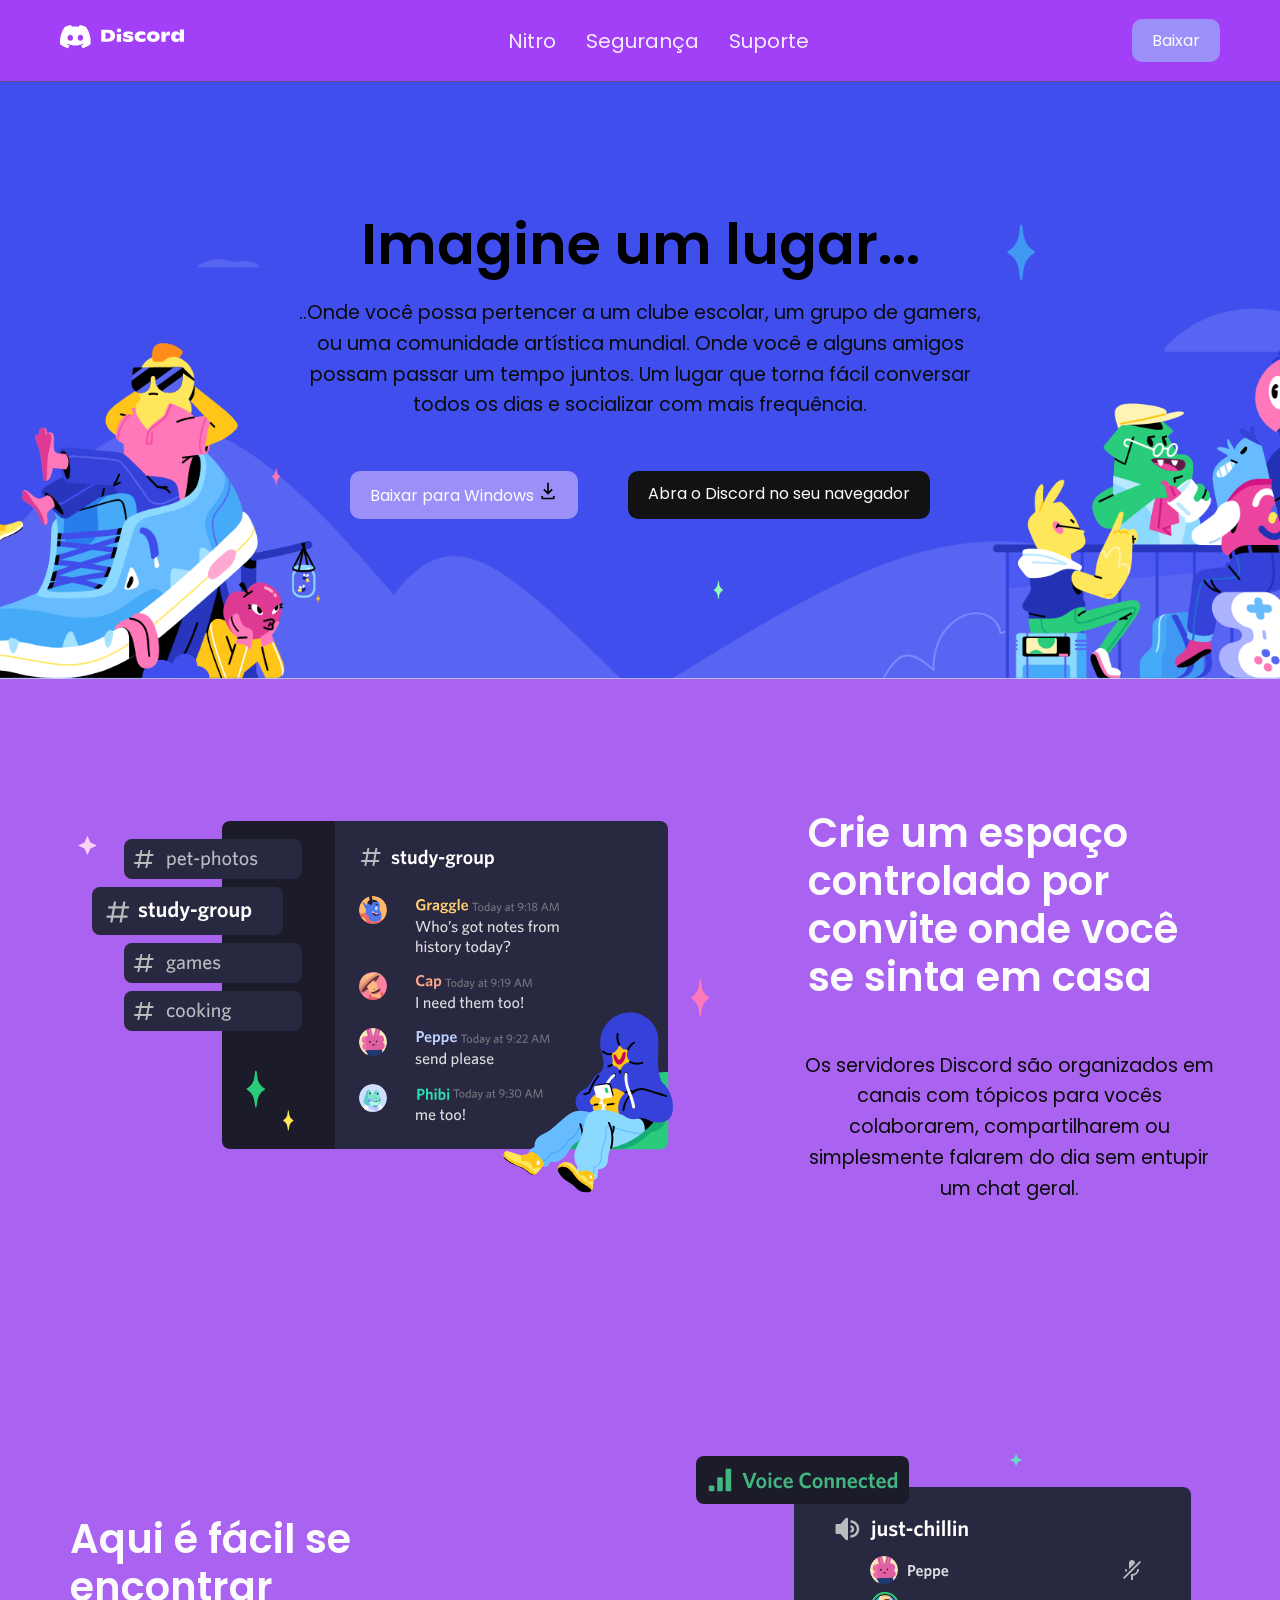
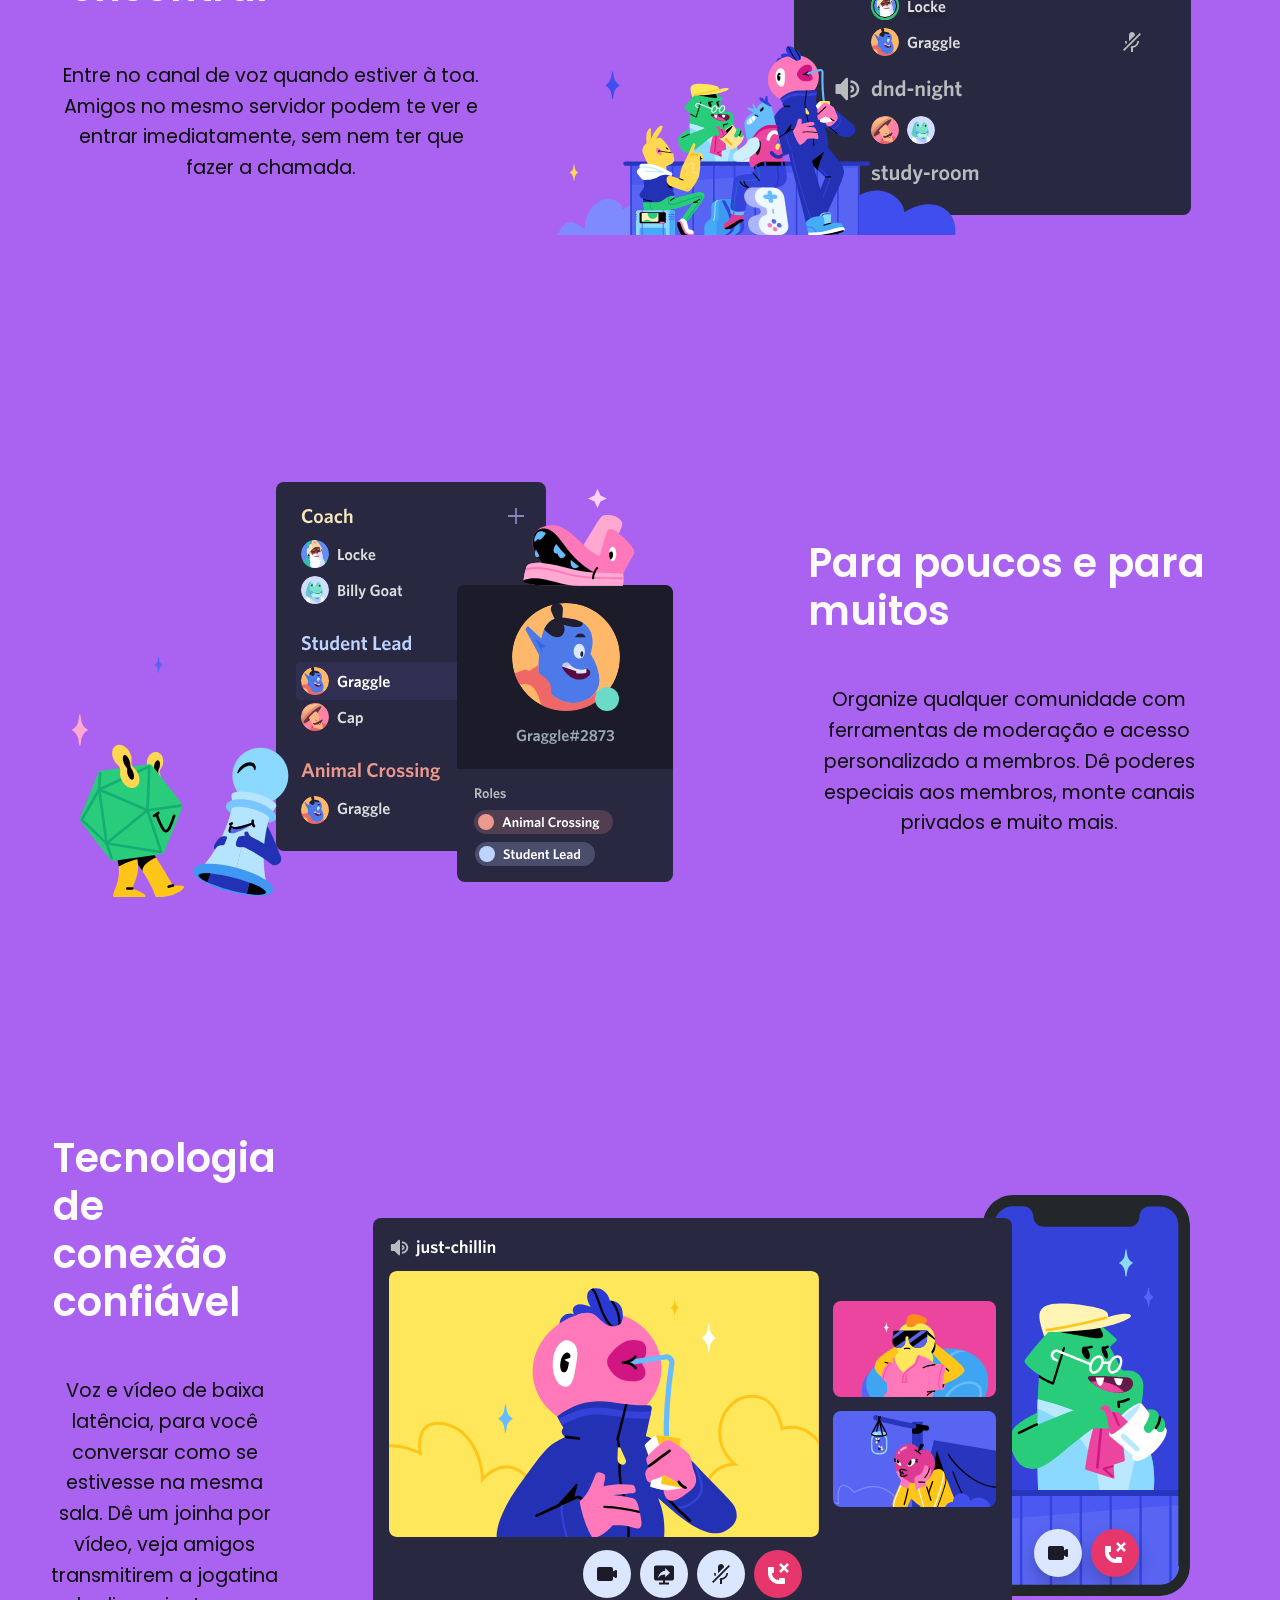
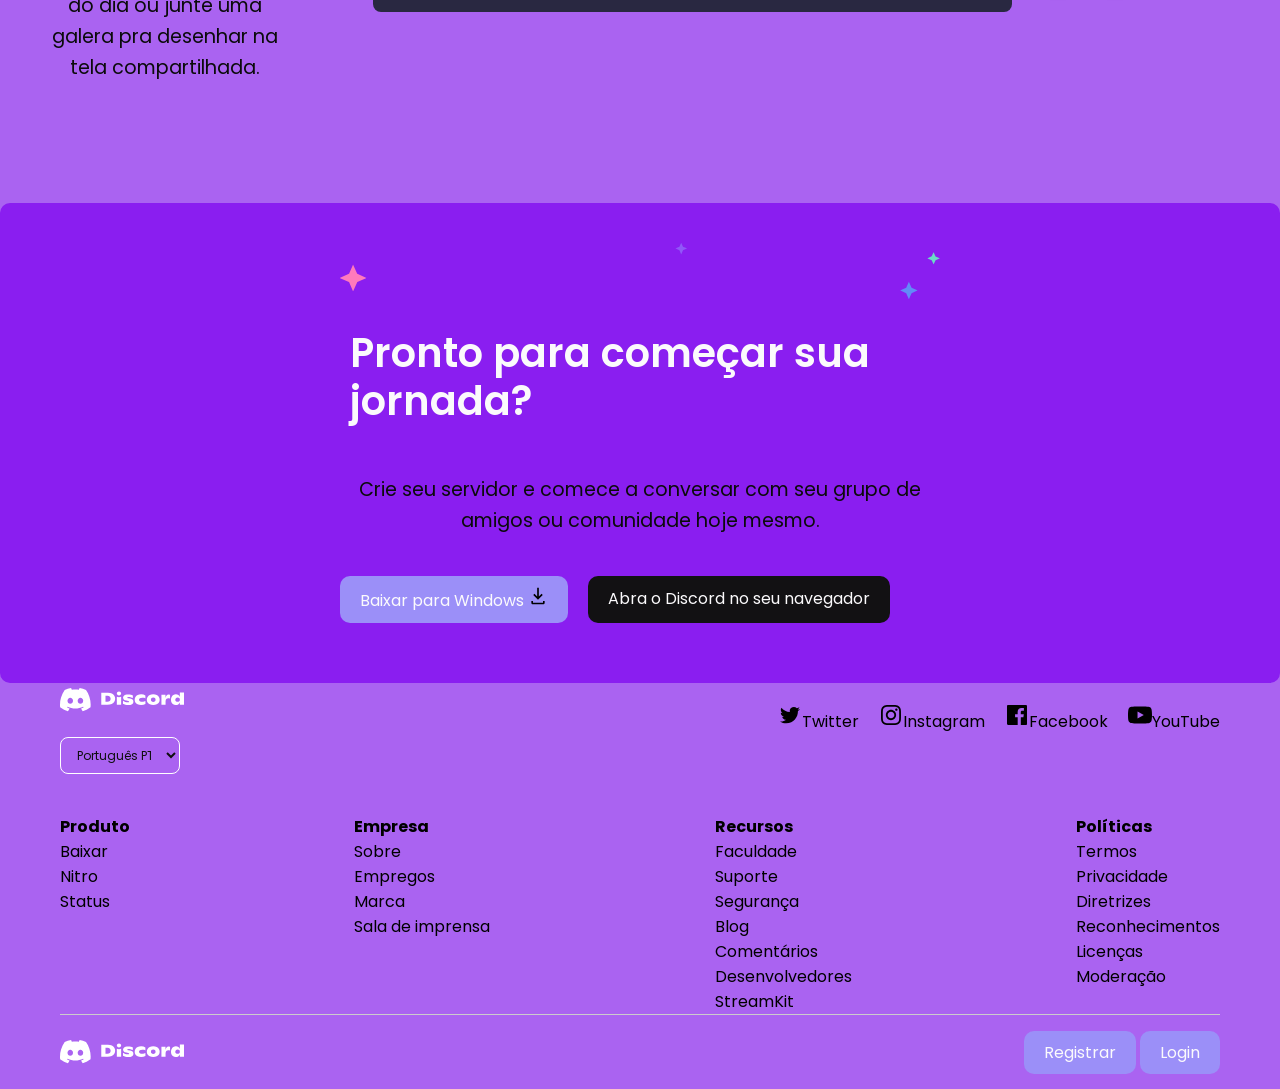
==== index.html @ c3fb9ff9 "fix: move arquivos para a raiz do projeto" ====
<!DOCTYPE html>
<html lang="pt-BR">

<head>
    <meta charset="UTF-8">
    <meta name="viewport" content="width=device-width, initial-scale=1.0">
    <link rel="stylesheet" href="css/style.css">

    <title>DISCORD | Seu lugar para ficar de boa!</title>

    <!-- Fonte Poppins -->
    <link rel="preconnect" href="https://fonts.googleapis.com">
    <link rel="preconnect" href="https://fonts.gstatic.com" crossorigin>

    <link href="https://fonts.googleapis.com/css2?family=Poppins:wght@300;400;500;600;700&display=swap"
        rel="stylesheet">




</head>

<body>

    <!--barra de navegação-->
    <header>
        <div class="container">
            <nav>
                <div class="logo">
                    <img src="img/logo.svg" alt="Discord">
                </div>

                <ul class="menu">
                    <li><a href="">Nitro</a></li>
                    <li><a href="">Segurança</a></li>
                    <li><a href="">Suporte</a></li>
                </ul>
                <div class="buttons">
                    <a href="#" class="btn">
                        Baixar </a>


                </div>
            </nav>
        </div>
    </header>

    <main>
        <!--area de destaque-->
        <section class="hero">
            <div class="container">

                <h1>Imagine um lugar...</h1>
                <p>
                    ..Onde você possa pertencer a um clube escolar, um grupo de gamers,
                    ou uma comunidade artística mundial.
                    Onde você e alguns amigos
                    possam passar um tempo juntos. Um lugar que torna fácil conversar
                    todos os dias e socializar com mais frequência.</p>

                <div class="hero-buttons">




                    <a href="#" class="btn">
                        Baixar para Windows <img src="img/icone-download.svg" width="20" alt="download"></a>

                    <a href="#" class="btn btn-dark">
                        Abra o Discord no seu navegador </a>
                </div>
            </div>

        </section>

        <!--conteudos-->
        <section class="feature">
            <div class="container">
                <img src="img/grupo-estudo.svg" alt="Grupo estudo">

                <div class="content">
                    <h2> Crie um espaço controlado por convite onde você se sinta em casa</h2>
                    <p>
                        Os servidores Discord são organizados em canais com tópicos
                        para vocês colaborarem, compartilharem ou simplesmente falarem
                        do dia sem entupir um chat geral.</p>
                </div>
            </div>
        </section>


        <section class="feature reverse">
            <div class="container">


                <img src="img/canal-voz.svg" alt="Canal de voz">
                <div class="content">
                    <h2> Aqui é fácil se encontrar</h2>
                    <p>
                        Entre no canal de voz quando estiver à toa. Amigos no mesmo
                        servidor podem te ver e entrar imediatamente, sem nem ter
                        que fazer a chamada.
                    </p>
                </div>
            </div>
        </section>

        <section class="feature">
            <div class="container">
                <img src="img/membros.svg" alt="Membros">
                <div class="content">
                    <h2> Para poucos e para muitos
                    </h2>
                    <p>
                        Organize qualquer comunidade com ferramentas de
                        moderação e acesso personalizado a membros. Dê poderes
                        especiais aos membros, monte canais privados e muito mais.
                    </p>
                </div>
            </div>
        </section>

        <section class="feature reverse">
            <div class="container">

                <img src="img/relaxando.svg" alt="Relaxando">
                <div class="content">
                    <h2> Tecnologia de conexão confiável
                    </h2>
                    <p>
                        Voz e vídeo de baixa latência, para você conversar como se
                        estivesse na mesma sala. Dê um joinha por vídeo, veja amigos
                        transmitirem a jogatina do dia ou junte uma galera pra desenhar
                        na tela compartilhada.
                    </p>
                </div>
            </div>

        </section>
        <!--pronto para começar sua jornada-->
        <section class="download">
            <div class="download-content">
                <img src="img/fundo-estrela.svg" width="100%" alt="Fundo estrela">
                <h2>Pronto para começar sua jornada?</h2>
                <p>
                    Crie seu servidor e comece a conversar com seu grupo de amigos
                    ou comunidade hoje mesmo.
                </p>
                <div class="download-buttons">
                    <a href="#" class="btn">
                        Baixar para Windows <img src="img/icone-download.svg" width="20" alt="download"></a>
                    <a href="#" class="btn btn-dark">
                        Abra o Discord no seu navegador
                    </a>





                </div>
            </div>

        </section>
    </main>


    <!--rodapé-->
    <footer>
        <div class="container">
            <div class="footer-top">

                <!-- Lado esquerdo -->
                <div class="footer-info">

                    <img src="img/logo.svg" alt="Discord">

                    <select name="lingua">
                        <option>Português PT</option>
                        <option>English, USA</option>
                        <option>Español</option>

                    </select>
                </div>

                <div class="social-icons">
                    <a href="#"><img src="img/twitter.svg" alt="Twitter">Twitter </a>
                    <a href="#"><img src="img/instagram.svg" alt="Instagram">Instagram </a>
                    <a href="#"><img src="img/facebook.svg" alt="Facebook">Facebook </a>
                    <a href="#"><img src="img/youtube.svg" alt="YouTube">YouTube </a>
                </div>

            </div> <!-- fecha footer-top -->
            <!-- Lado direito -->
            <div class="footer-links">

                <div class="footer-column">
                    <h4>Produto</h4>
                    <ul>
                        <li><a href="#">Baixar</a></li>
                        <li><a href="#">Nitro</a></li>
                        <li><a href="#">Status</a></li>
                    </ul>
                </div>

                <div class="footer-column">
                    <h4>Empresa</h4>
                    <ul>
                        <li><a href="#">Sobre</a></li>
                        <li><a href="#">Empregos</a></li>
                        <li><a href="#">Marca</a></li>
                        <li><a href="#">Sala de imprensa</a></li>
                    </ul>
                </div>

                <div class="footer-column">
                    <h4>Recursos</h4>
                    <ul>
                        <li><a href="#">Faculdade</a></li>
                        <li><a href="#">Suporte</a></li>
                        <li><a href="#">Segurança</a></li>
                        <li><a href="#">Blog</a></li>
                        <li><a href="#">Comentários</a></li>
                        <li><a href="#">Desenvolvedores</a></li>
                        <li><a href="#">StreamKit</a></li>
                    </ul>
                </div>

                <div class="footer-column">
                    <h4>Políticas</h4>
                    <ul>
                        <li><a href="#">Termos</a></li>
                        <li><a href="#">Privacidade</a></li>
                        <li><a href="#">Diretrizes</a></li>
                        <li><a href="#">Reconhecimentos</a></li>
                        <li><a href="#">Licenças</a></li>
                        <li><a href="#">Moderação</a></li>
                    </ul>
                </div>

            </div> <!-- fecha footer-links -->


            <!-- Parte de baixo -->
            <div class="footer-bottom">

                <img src="img/logo.svg" alt="Discord">

                <div class="footer-buttons">
                    <a href="#" class="btn">Registrar</a>
                    <a href="#" class="btn">Login</a>
                </div>

            </div>
        </div> <!-- fecha container -->

    </footer>


    <script src="js/script.js"></script>
</body>


</html>
---- css/style.css ----
* {
    margin: 0;
    padding: 0;
    box-sizing: border-box;

}


body {
    font-family: 'Poppins', sans-serif;
    background-color: rgb(170, 99, 241);



}

header {
    padding: 20px 0;
    background-color: #a140f6;
    color: #f6edfb;



}

.container {

    max-width: 1200px;

    margin: 0 auto;

    padding: 0 20px;

}

.hero {
    background-image: url("../img/fundo.png");
    background-size: cover;
    background-position: center;
    padding: 100px 0;
}

.hero .container {
    display: flex;
    flex-direction: column;
    padding: 30px 0;
    align-items: center;
    max-width: 700px;
    text-align: center;
    line-height: 1.6;

}

.hero-buttons {
    display: flex;
    gap: 50px;
    padding: 30px 0;
}

h1 {
    font-size: 3.5rem;
    font-weight: 600;
    text-align: center;
    line-height: 1.2;
}

p {
    font-size: 1.2rem;
    text-align: center;
    line-height: 1.6;
    padding: 20px 0;
    color: #0b0b0b;


}



a {
    text-decoration: none;
    color: inherit;
  
   

}

ul {
    list-style: none;
}

nav {
    display: flex;
    justify-content: space-between;
    align-items: center;

}

.menu {
    display: flex;
    gap: 30px;
    font-size: 20px;


}

.feature {
    padding: 100px 0;

}

.content {
    max-width: 500px;
}

.reverse .container {
    flex-direction: row-reverse;

}

.feature .container {
    display: flex;
    gap: 60px;
    align-items: center;
}

.btn {


    gap: 10px;
    background-color: #9b8ff8;
    color: #fbfafc;
    padding: 10px 20px;
    border-radius: 10px;


}

.download {


    display: flex;
    justify-content: center;
    background-color: #8a1ef0;
    color: #121113;
    padding: 40px 30px;
    border-radius: 10px;

}

.download-content {
    display: flex;
    flex-direction: column;
    max-width: 600px;
    


}

h2 {
    font-size: 2.5rem;
    font-weight: 600;
    line-height: 1.2;
    padding: 20px 0;
    margin: 10px;
    color: #fbfafc;
}

.download-buttons {
    display: flex;
    gap: 20px;
    padding: 20px 0;
}

select {
    width: 120px;
    background: transparent;
    color: rgb(14, 14, 14);
    border: 1px solid white;
    border-radius: 8px;
    padding: 8px 12px;
    font-family: 'Poppins', sans-serif;
    font-size: 12px;
    cursor: pointer;
}

.social-icons {
    display: flex;
    gap: 20px;
    margin-top: 20px;
}

.btn-dark {
    background-color: #121113;
    color: #fbfafc;
}

.footer-top {
    display: flex;
    justify-content: space-between;
    align-items: flex-start;
    margin-bottom: 20px;
}

.footer-info {
    display: flex;
    flex-direction: column;
    gap: 20px;
}

.footer-links {

    display: flex;
    margin-top: 40px;
    gap: 60px;
    justify-content: space-between;
}


.footer-bottom {
    display: flex;
    justify-content: space-between;
    align-items: center;
    padding: 20px 0;
    border-top: 1px solid #ccc;
}

@media (max-width: 768px) {
    nav .menu, 
    nav .buttons {
        display: none; /* Esconde o menu simples no mobile */
    }

    .hero-buttons {
        flex-direction: column;
        gap: 15px;
    }

    .feature .container, 
    .reverse .container {
        flex-direction: column;
        text-align: center;
    }

    .footer-top, 
    .footer-links {
        flex-direction: column;
        gap: 30px;
    }
}
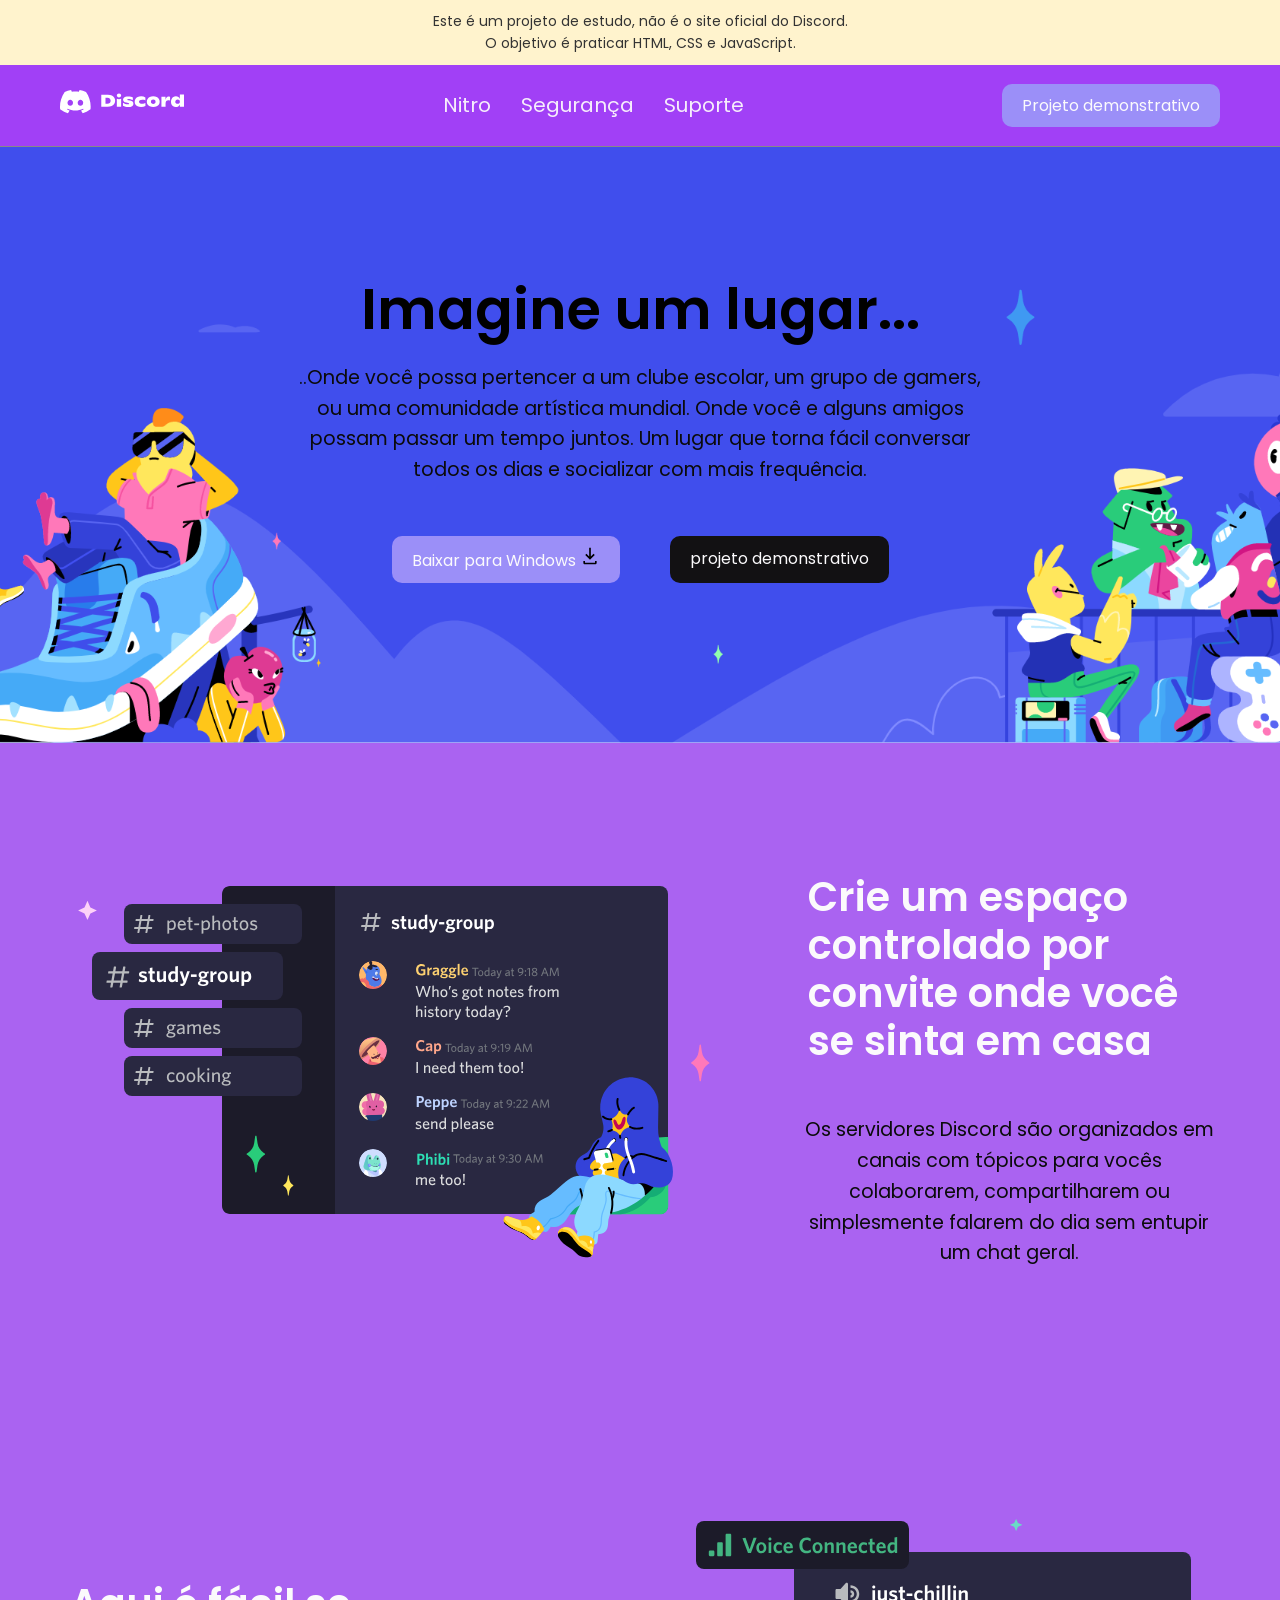
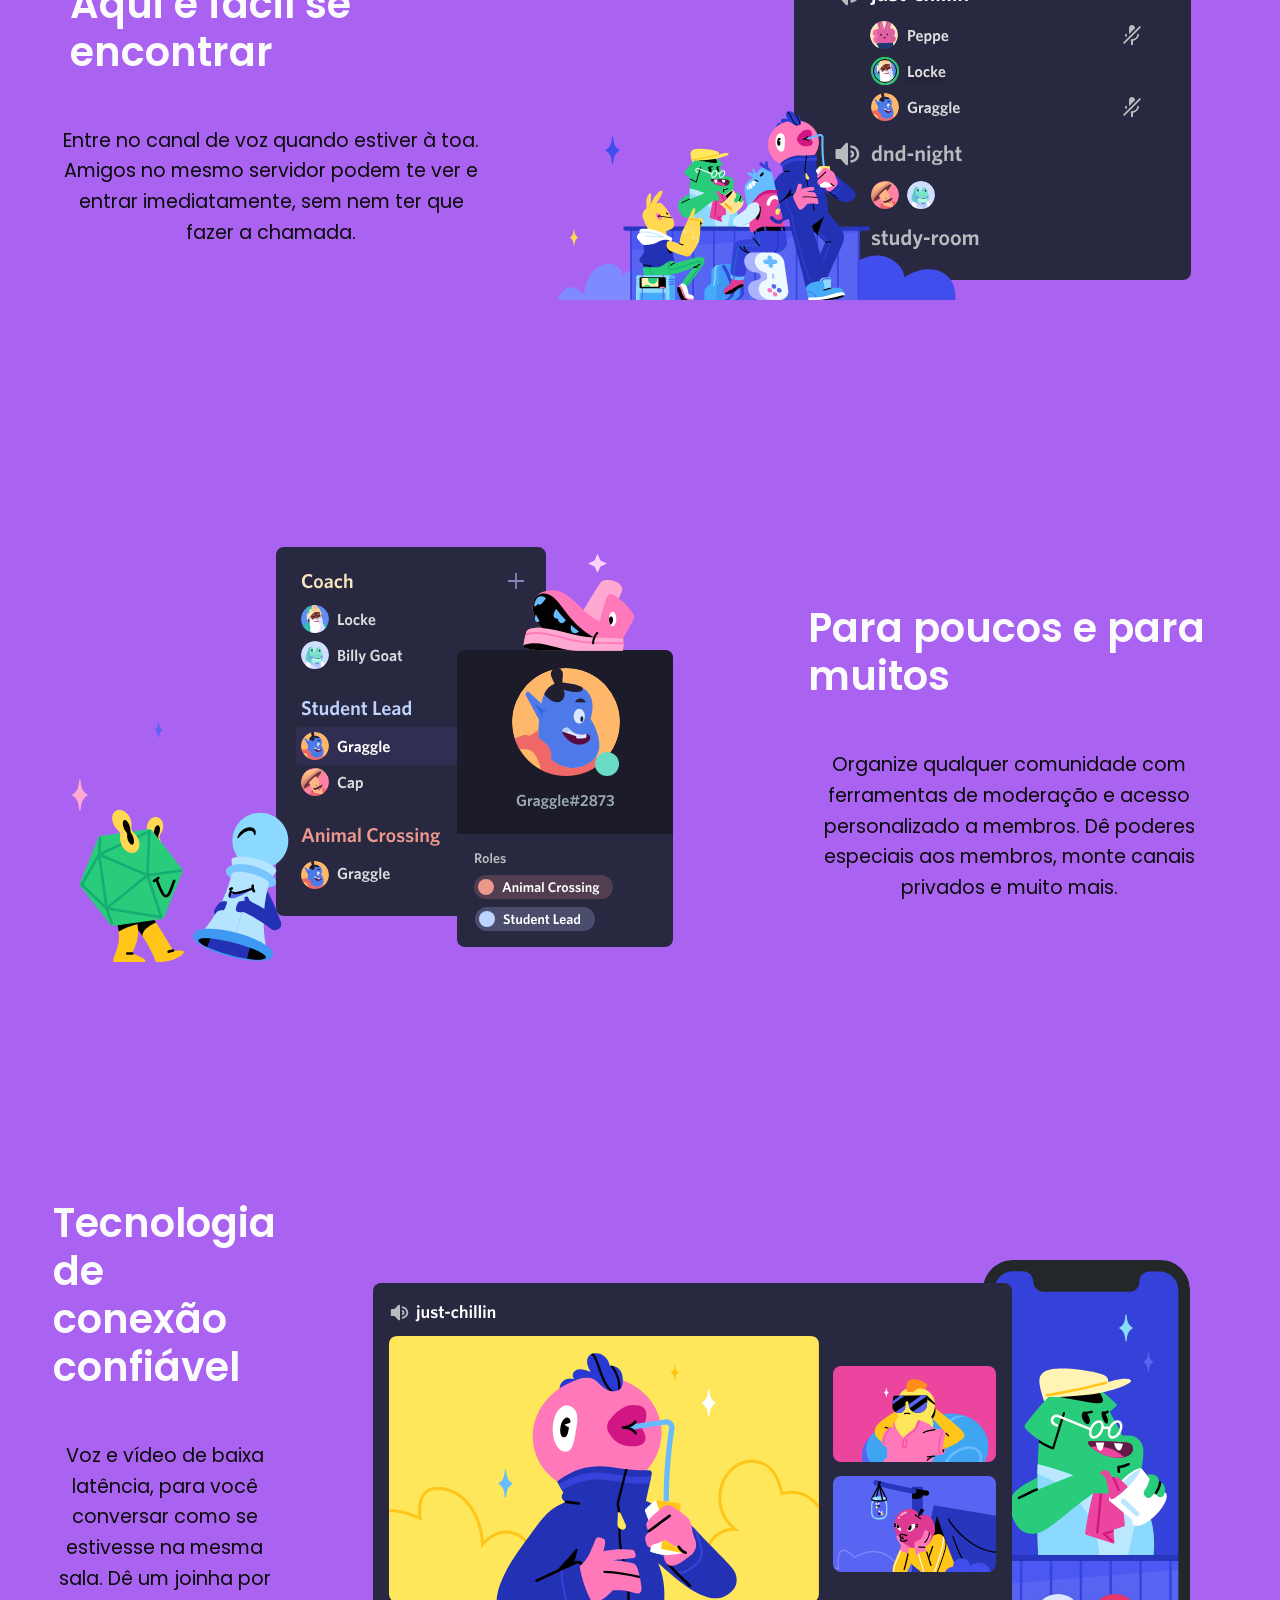
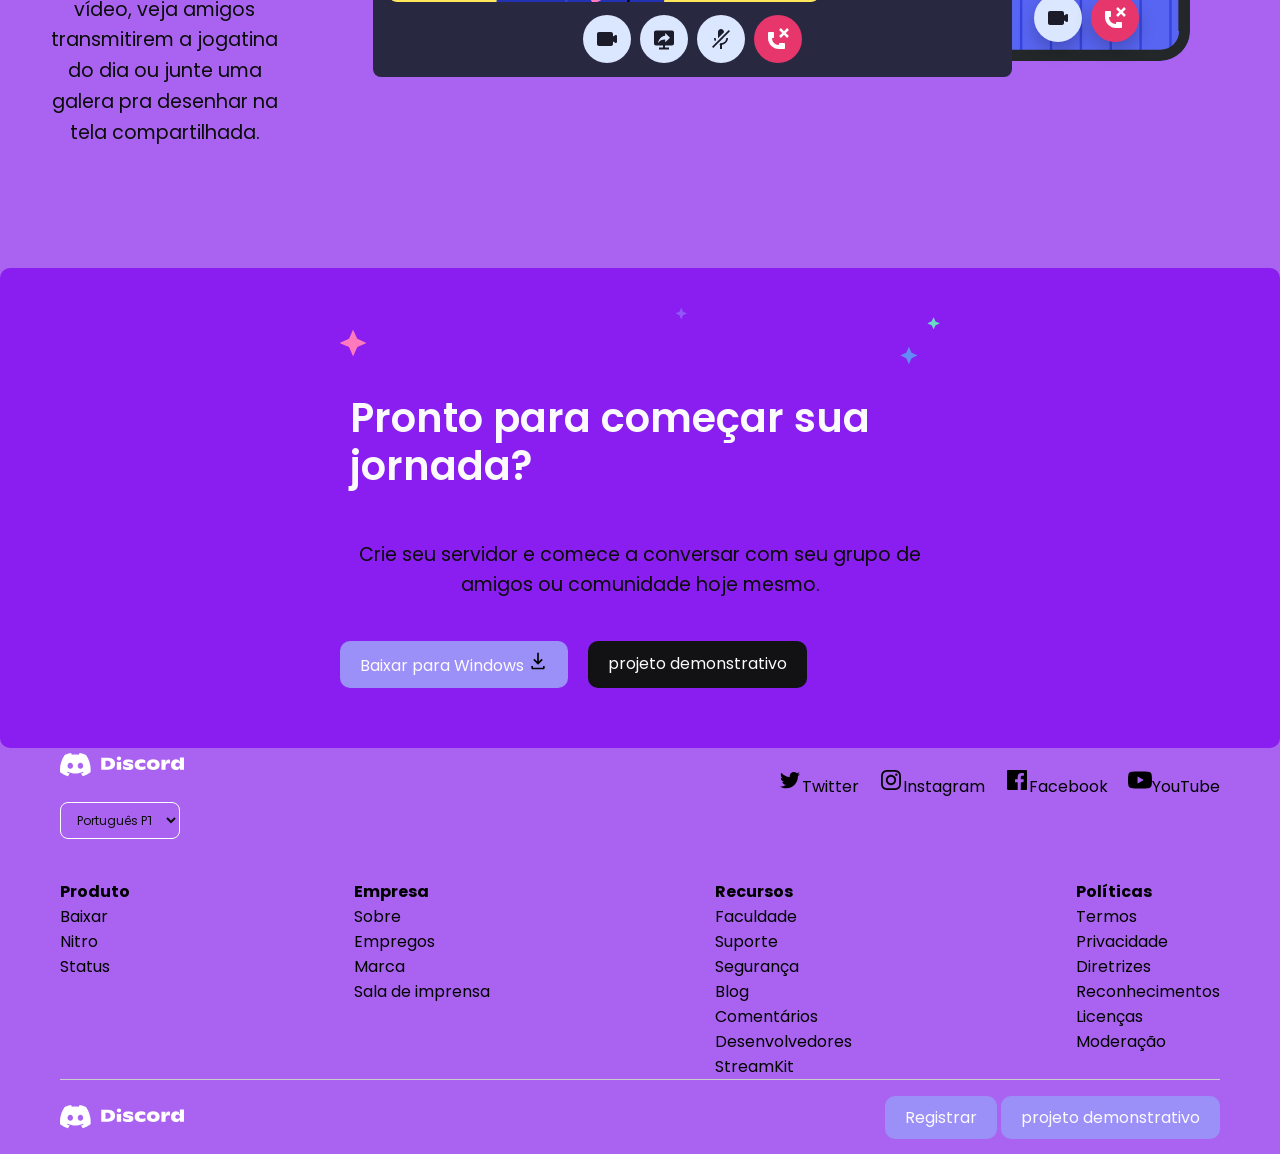
==== commit decdef94: "Atualiza clone do Discord como projeto educacional" ====
--- a/index.html
+++ b/index.html
@@ -6,7 +6,7 @@
     <meta name="viewport" content="width=device-width, initial-scale=1.0">
     <link rel="stylesheet" href="css/style.css">
 
-    <title>DISCORD | Seu lugar para ficar de boa!</title>
+    <title>Clone do Discord | Projeto de Estudo - Anne Moura</title>
 
     <!-- Fonte Poppins -->
     <link rel="preconnect" href="https://fonts.googleapis.com">
@@ -21,6 +21,8 @@
 </head>
 
 <body>
+
+    <p class="aviso">Este é um projeto de estudo, não é o site oficial do Discord. <br> O objetivo é praticar HTML, CSS e JavaScript.</p>
 
     <!--barra de navegação-->
     <header>
@@ -36,8 +38,7 @@
                     <li><a href="">Suporte</a></li>
                 </ul>
                 <div class="buttons">
-                    <a href="#" class="btn">
-                        Baixar </a>
+                    <a href="#" class="btn">Projeto demonstrativo</a>
 
 
                 </div>
@@ -67,13 +68,13 @@
                         Baixar para Windows <img src="img/icone-download.svg" width="20" alt="download"></a>
 
                     <a href="#" class="btn btn-dark">
-                        Abra o Discord no seu navegador </a>
-                </div>
-            </div>
-
-        </section>
-
-        <!--conteudos-->
+                        projeto demonstrativo</a>
+                </div>
+            </div>
+
+        </section>
+
+        <!--conteudos da pagina-->
         <section class="feature">
             <div class="container">
                 <img src="img/grupo-estudo.svg" alt="Grupo estudo">
@@ -150,7 +151,7 @@
                     <a href="#" class="btn">
                         Baixar para Windows <img src="img/icone-download.svg" width="20" alt="download"></a>
                     <a href="#" class="btn btn-dark">
-                        Abra o Discord no seu navegador
+                        projeto demonstrativo
                     </a>
 
 
@@ -247,7 +248,7 @@
 
                 <div class="footer-buttons">
                     <a href="#" class="btn">Registrar</a>
-                    <a href="#" class="btn">Login</a>
+                    <a href="#" class="btn">projeto demonstrativo</a>
                 </div>
 
             </div>
--- a/css/style.css
+++ b/css/style.css
@@ -9,10 +9,19 @@
 body {
     font-family: 'Poppins', sans-serif;
     background-color: rgb(170, 99, 241);
-
-
-
-}
+}
+
+
+
+.aviso {
+    background-color: #fff3cd;
+    color: #333;
+    text-align: center;
+    padding: 10px 0;
+    font-size: 14px;
+}
+
+
 
 header {
     padding: 20px 0;
@@ -79,8 +88,8 @@
 a {
     text-decoration: none;
     color: inherit;
-  
-   
+
+
 
 }
 
@@ -151,7 +160,7 @@
     display: flex;
     flex-direction: column;
     max-width: 600px;
-    
+
 
 
 }
@@ -225,9 +234,11 @@
 }
 
 @media (max-width: 768px) {
-    nav .menu, 
+
+    nav .menu,
     nav .buttons {
-        display: none; /* Esconde o menu simples no mobile */
+        display: none;
+        /* Esconde o menu simples no mobile */
     }
 
     .hero-buttons {
@@ -235,13 +246,13 @@
         gap: 15px;
     }
 
-    .feature .container, 
+    .feature .container,
     .reverse .container {
         flex-direction: column;
         text-align: center;
     }
 
-    .footer-top, 
+    .footer-top,
     .footer-links {
         flex-direction: column;
         gap: 30px;
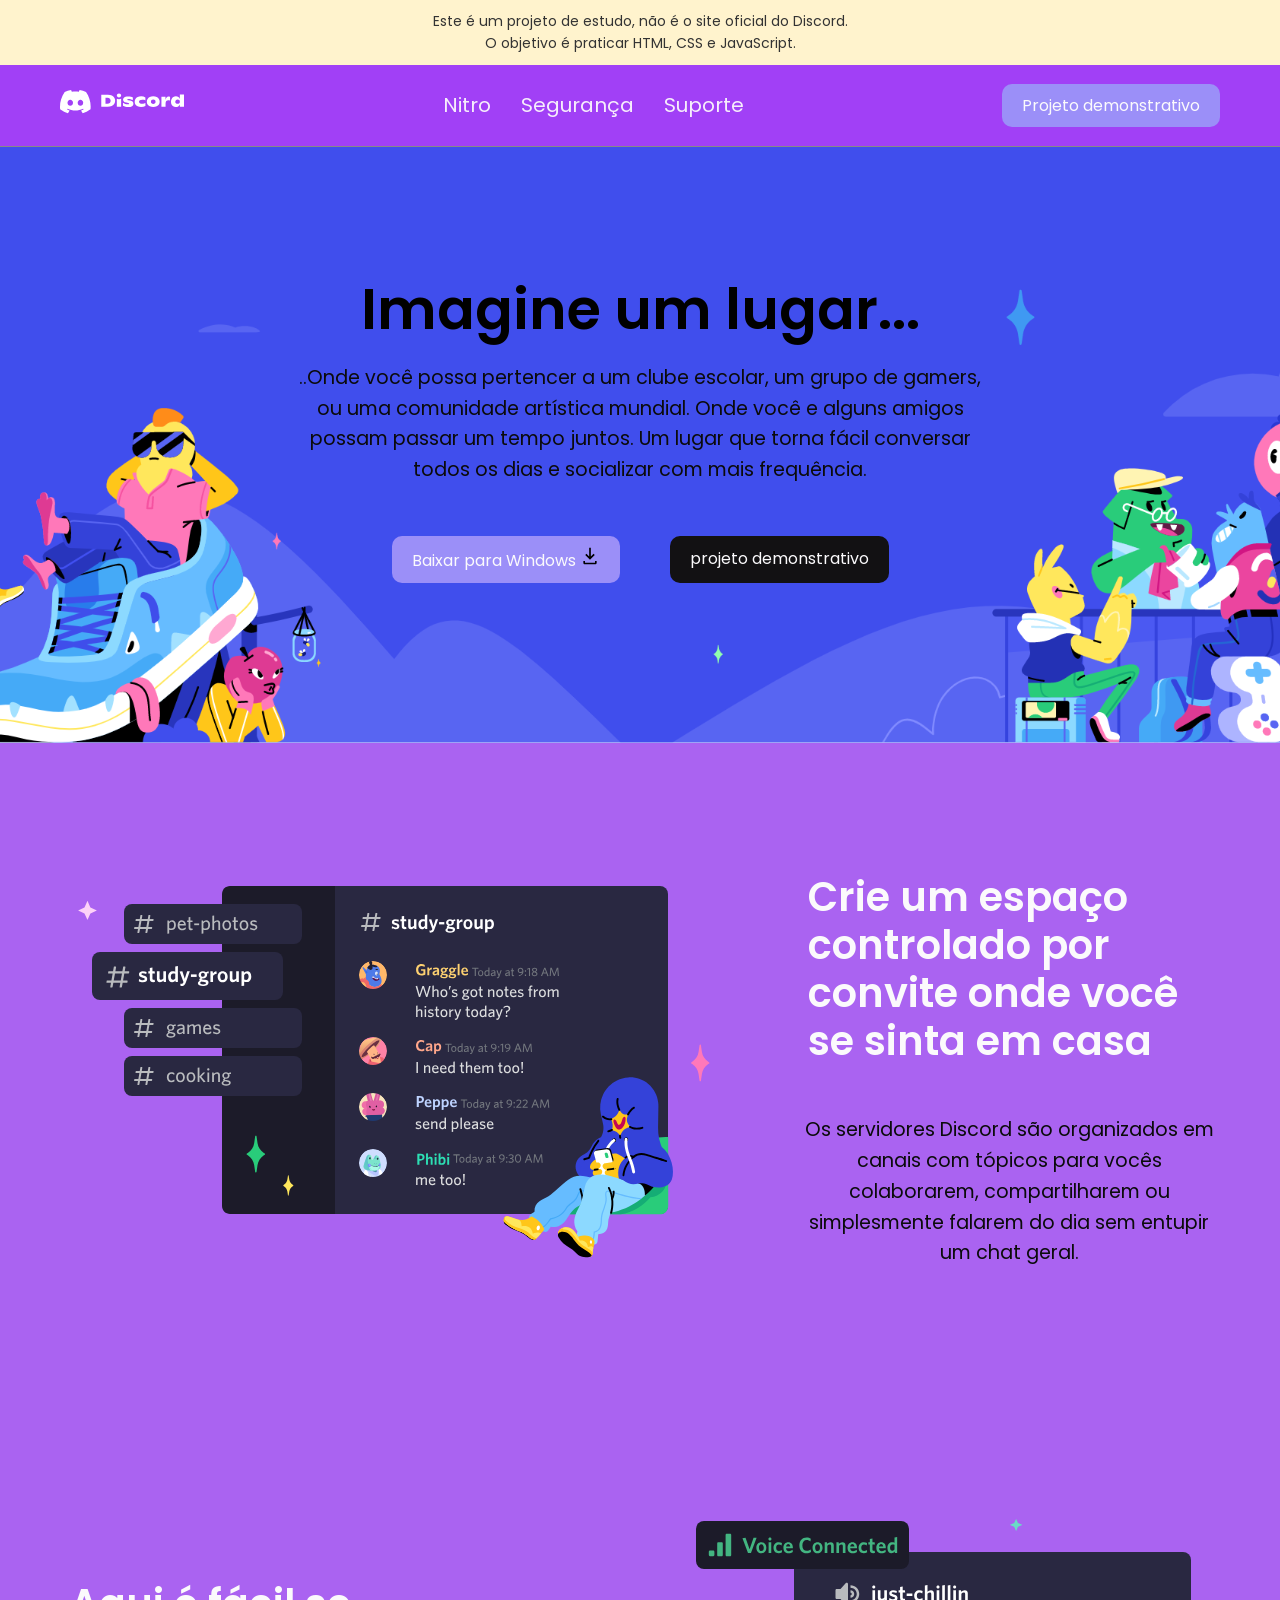
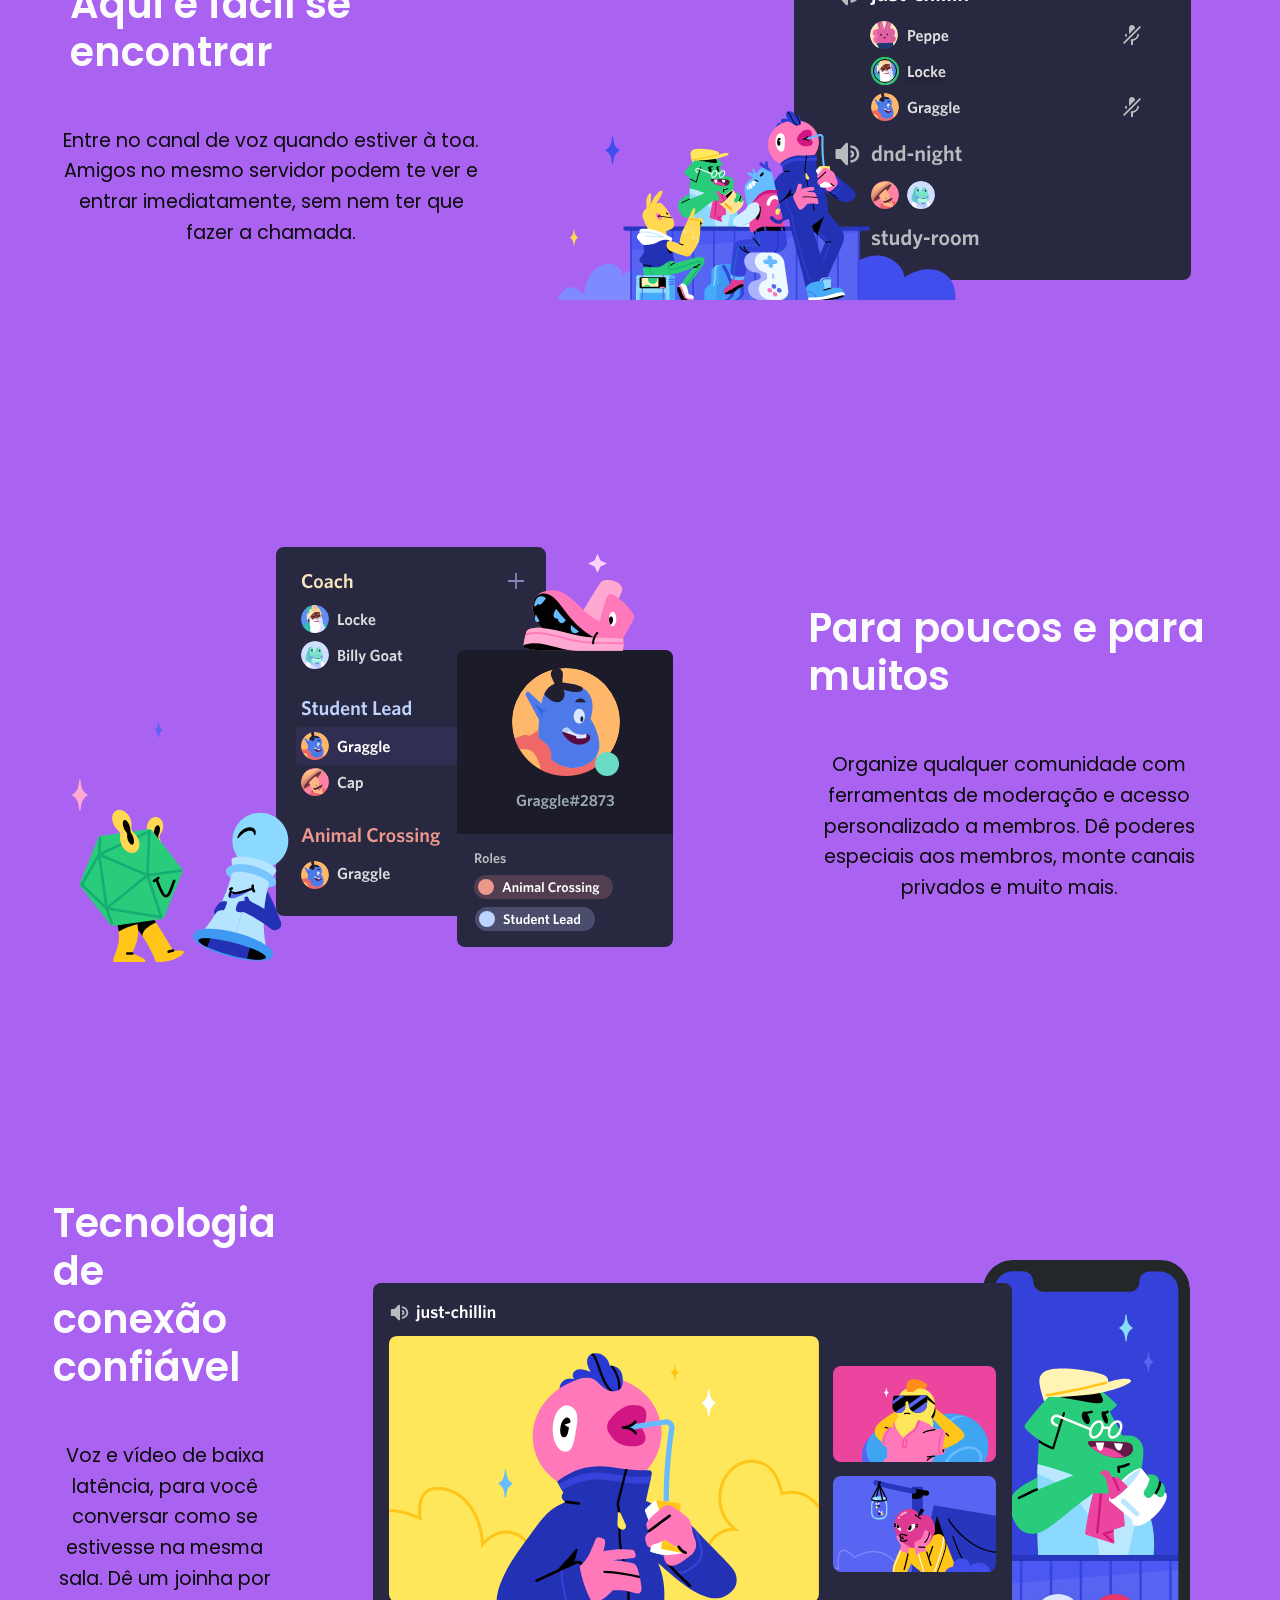
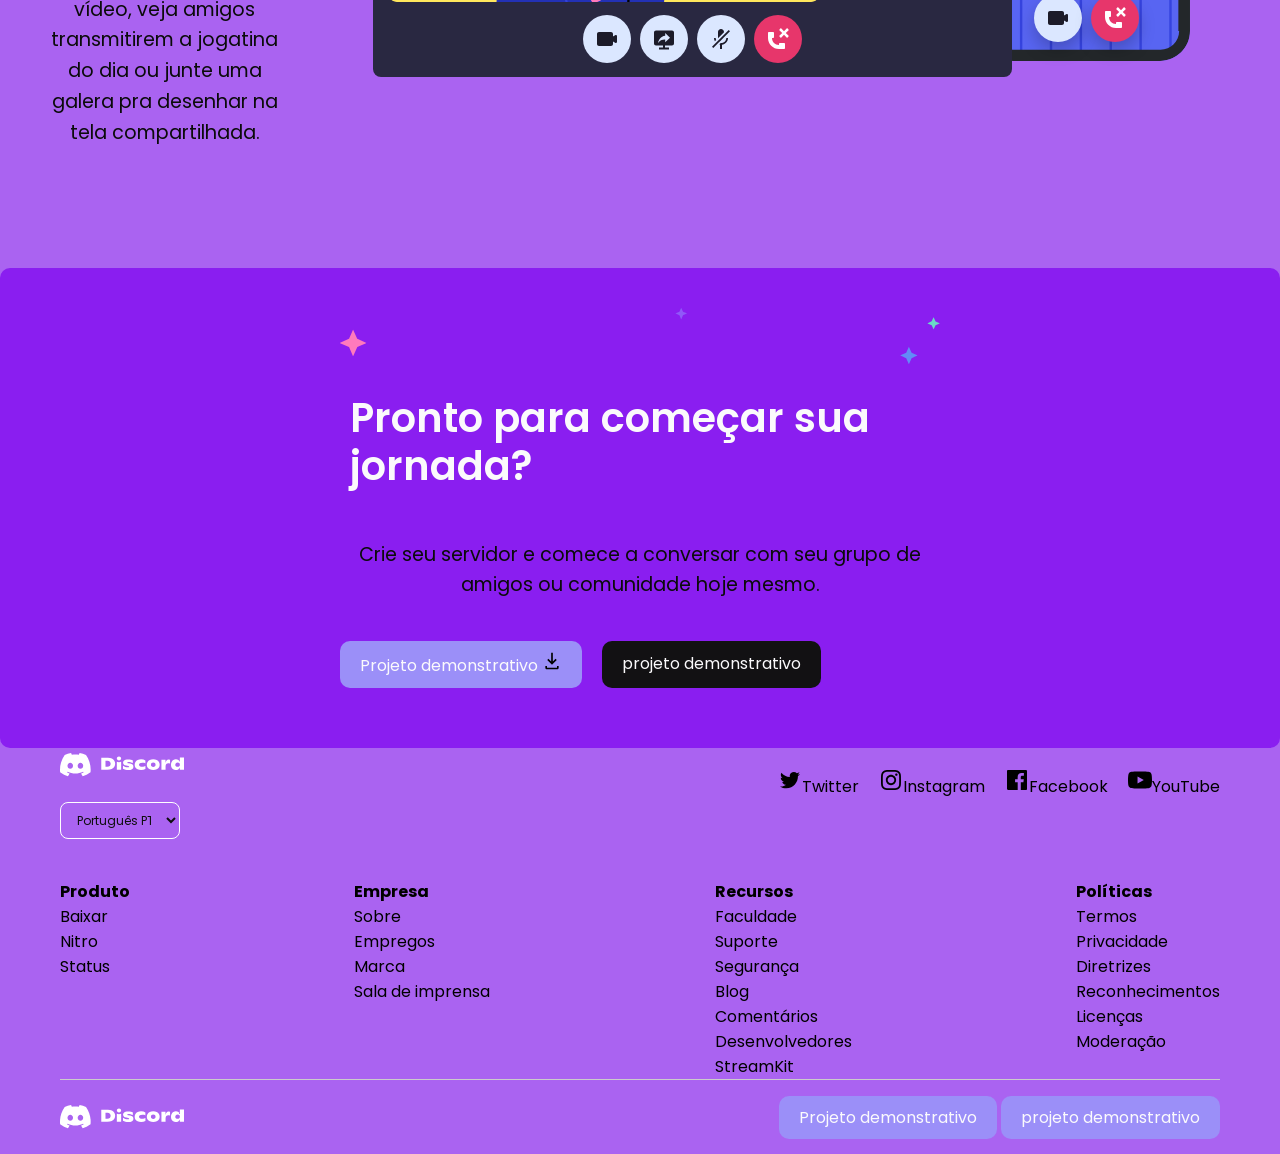
==== commit 0b333948: "Atualiza textos do projeto demonstrativo" ====
--- a/index.html
+++ b/index.html
@@ -149,7 +149,7 @@
                 </p>
                 <div class="download-buttons">
                     <a href="#" class="btn">
-                        Baixar para Windows <img src="img/icone-download.svg" width="20" alt="download"></a>
+                        Projeto demonstrativo <img src="img/icone-download.svg" width="20" alt="download"></a>
                     <a href="#" class="btn btn-dark">
                         projeto demonstrativo
                     </a>
@@ -247,7 +247,7 @@
                 <img src="img/logo.svg" alt="Discord">
 
                 <div class="footer-buttons">
-                    <a href="#" class="btn">Registrar</a>
+                    <a href="#" class="btn">Projeto demonstrativo</a>
                     <a href="#" class="btn">projeto demonstrativo</a>
                 </div>
 
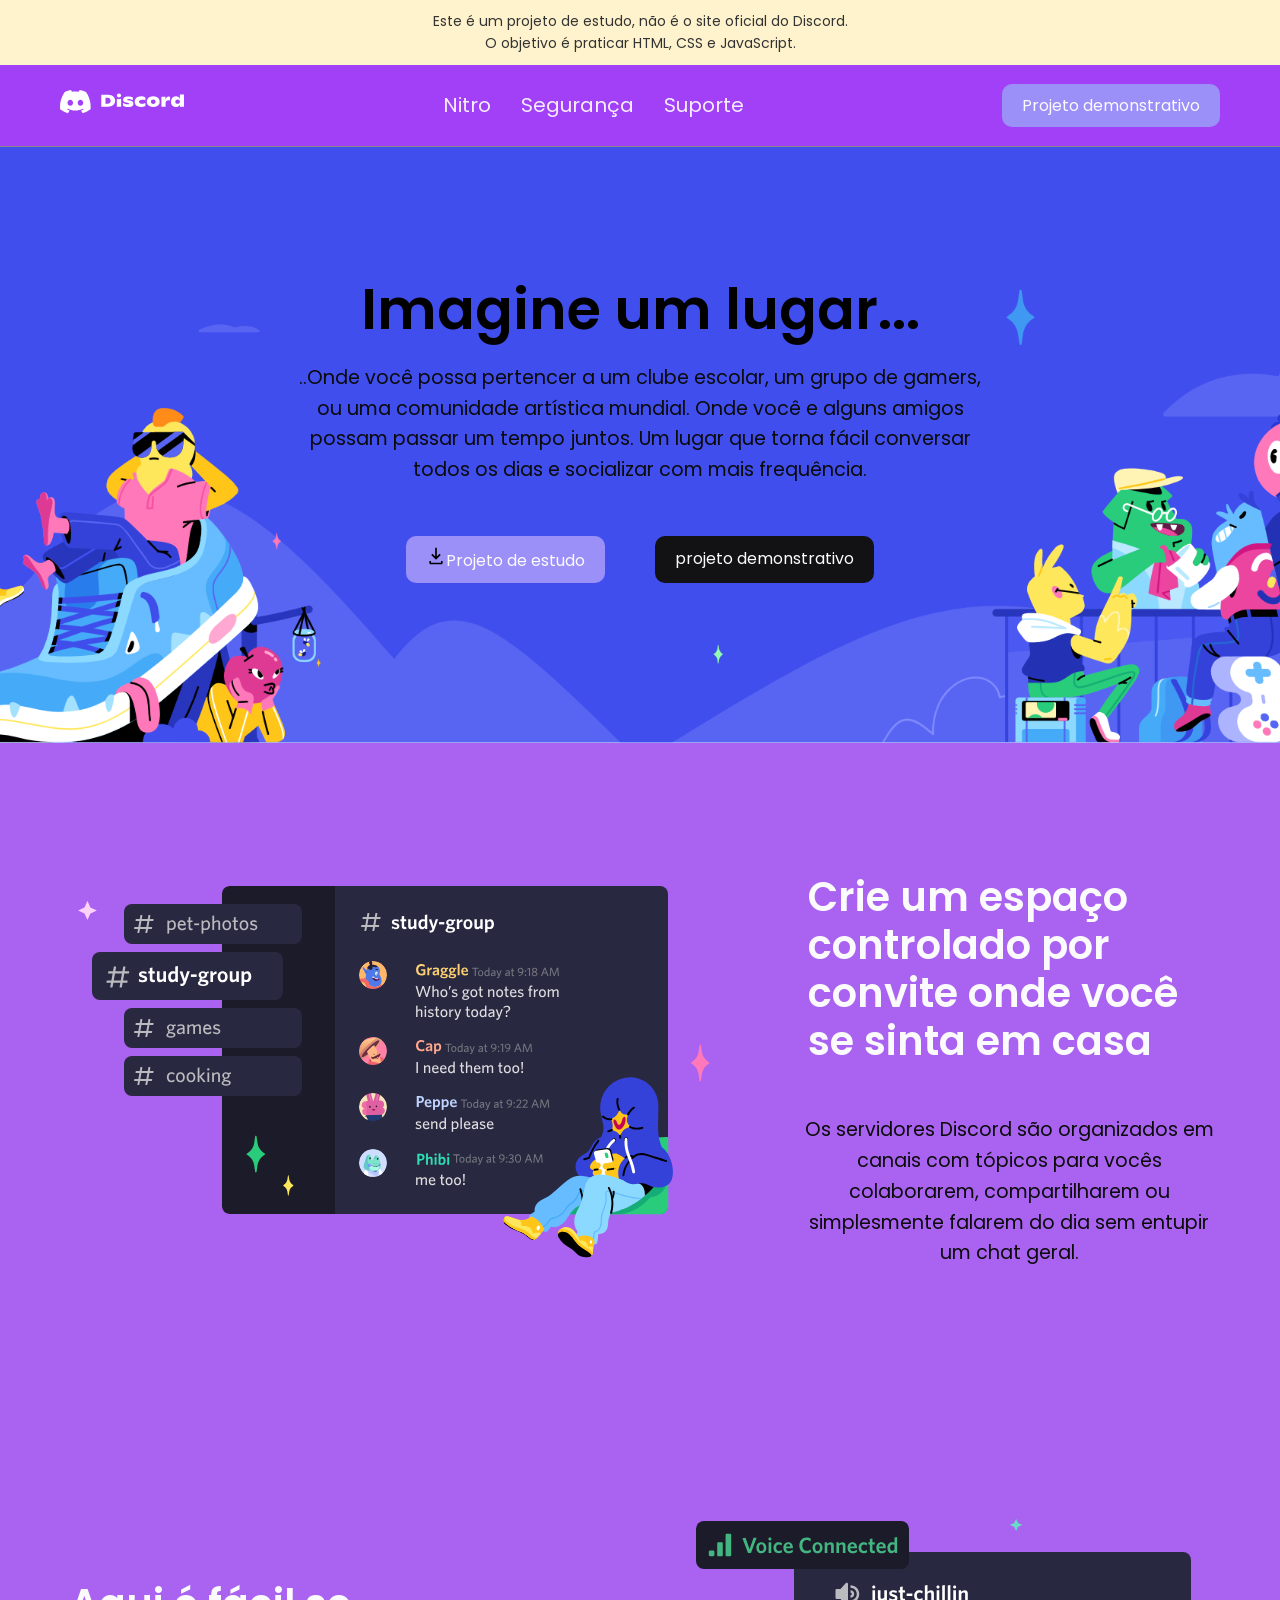
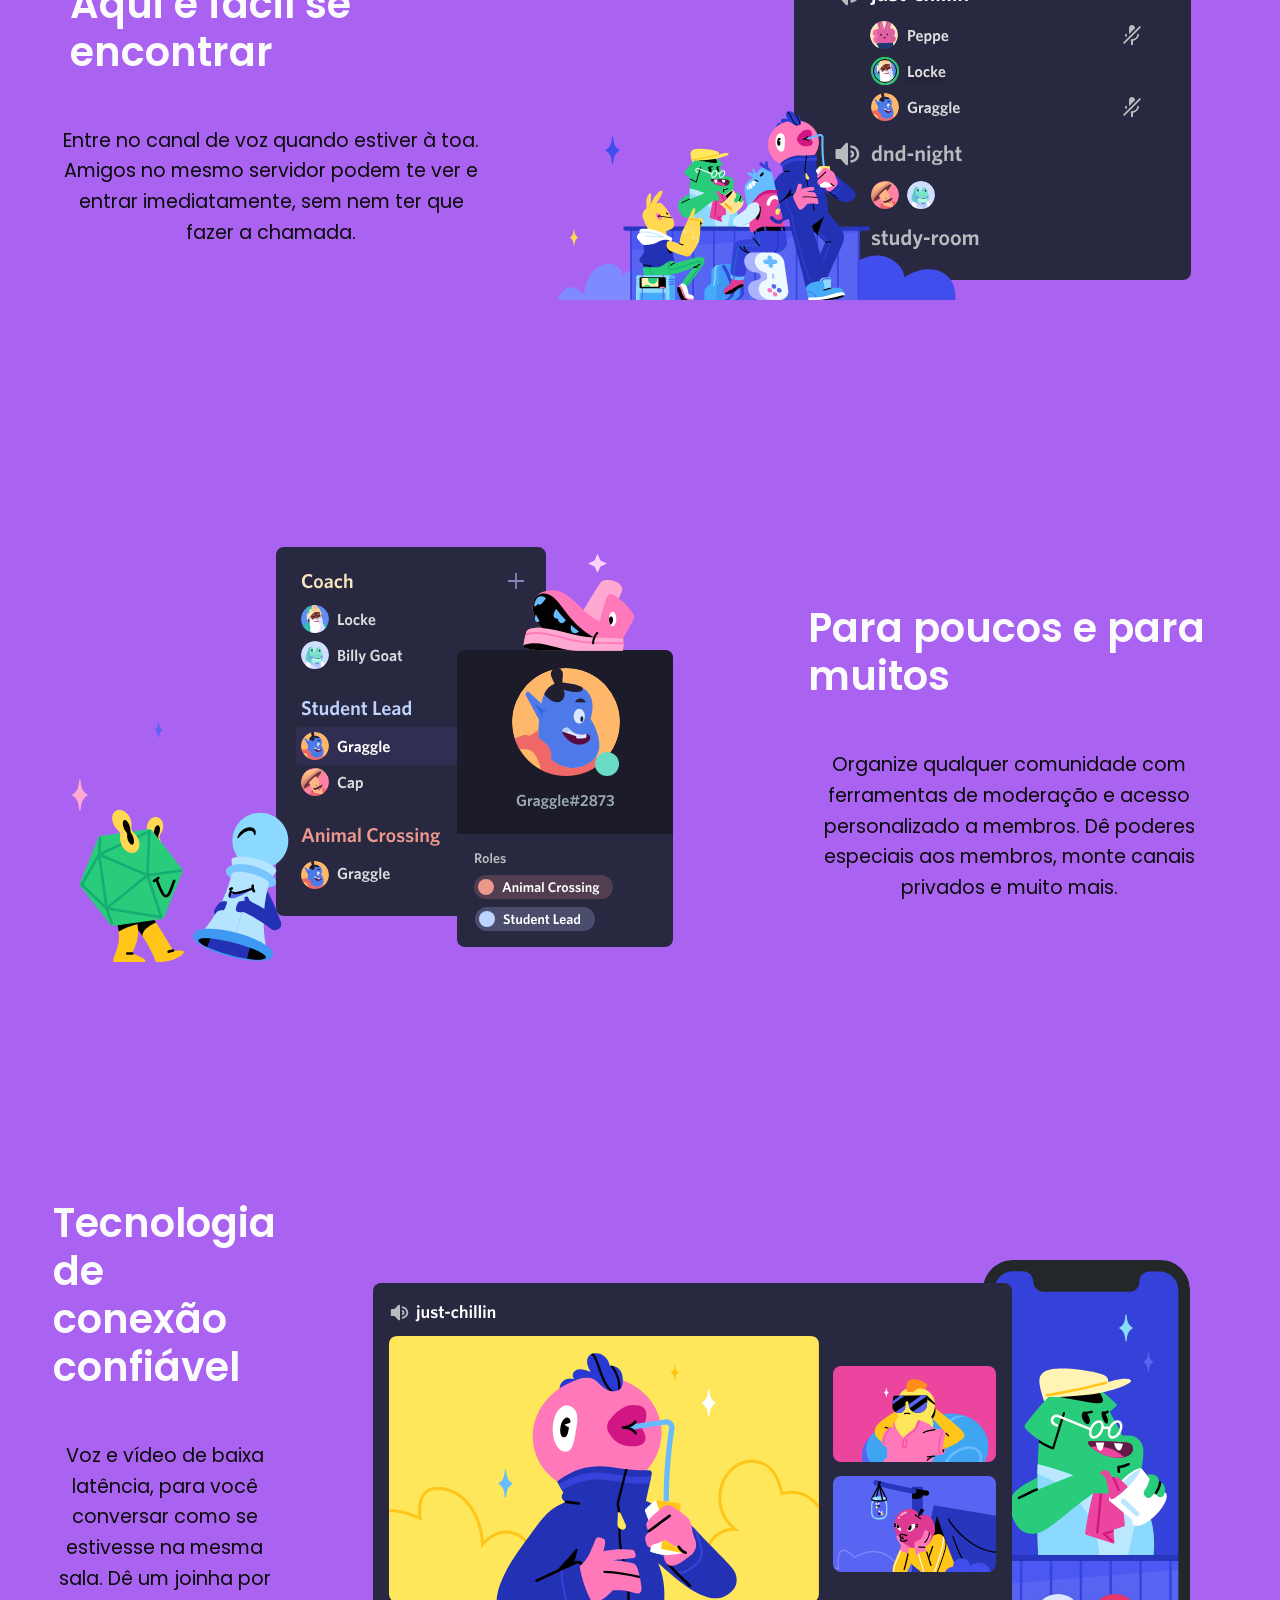
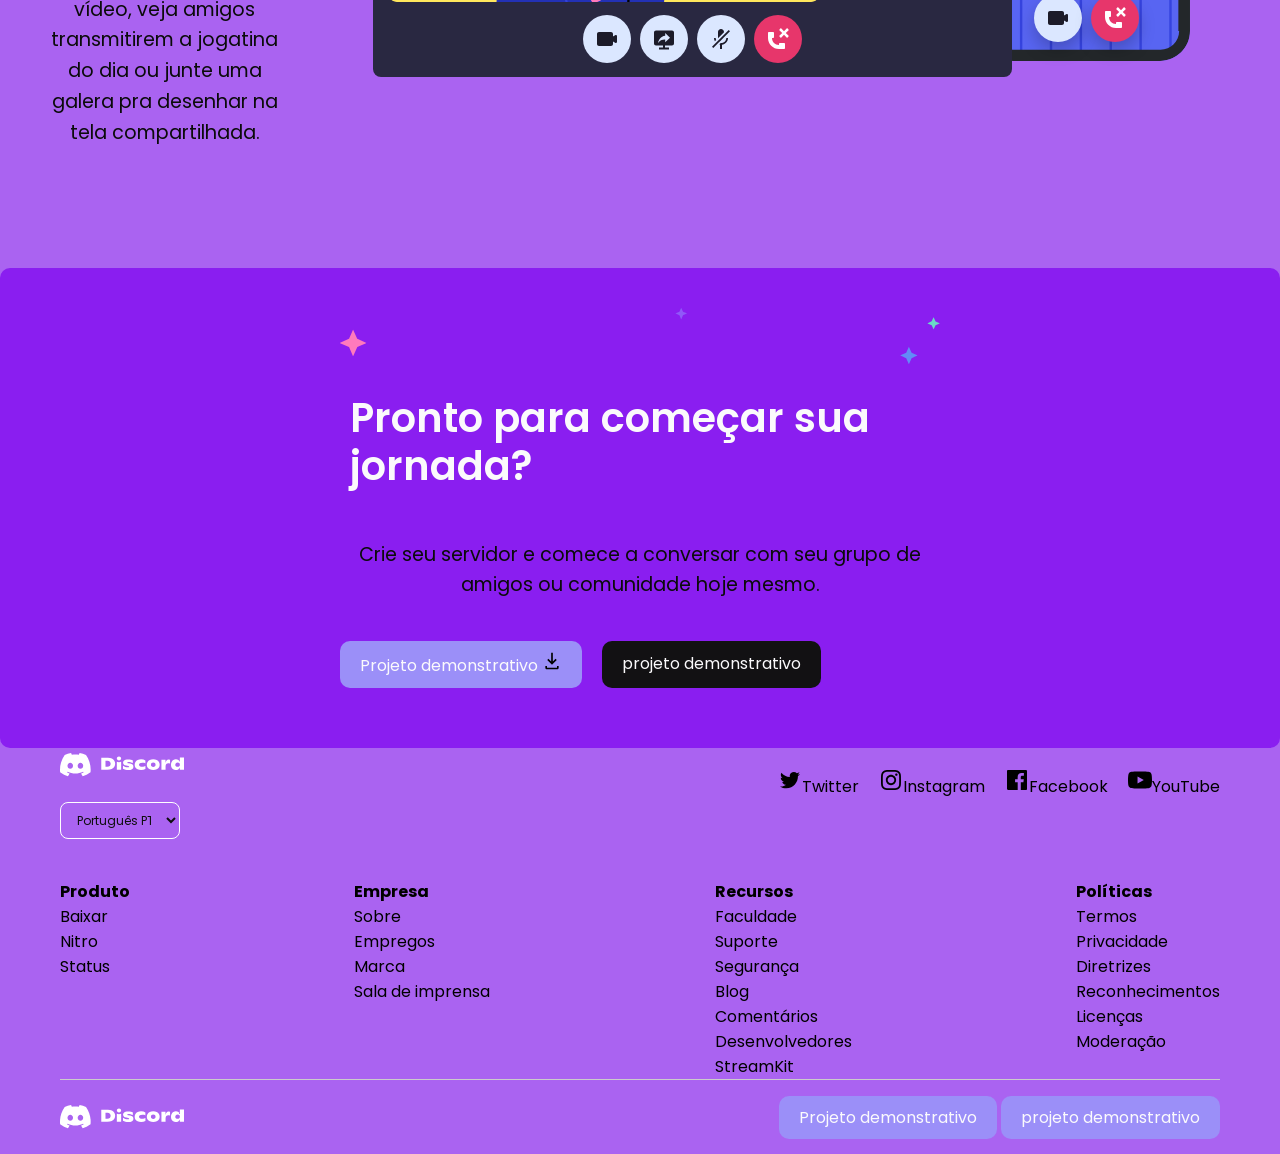
==== commit 7d4abd01: "Atualiza textos do projeto demonstrativo" ====
--- a/index.html
+++ b/index.html
@@ -65,7 +65,7 @@
 
 
                     <a href="#" class="btn">
-                        Baixar para Windows <img src="img/icone-download.svg" width="20" alt="download"></a>
+                         <img src="img/icone-download.svg" width="20" alt="download">Projeto de estudo</a>
 
                     <a href="#" class="btn btn-dark">
                         projeto demonstrativo</a>
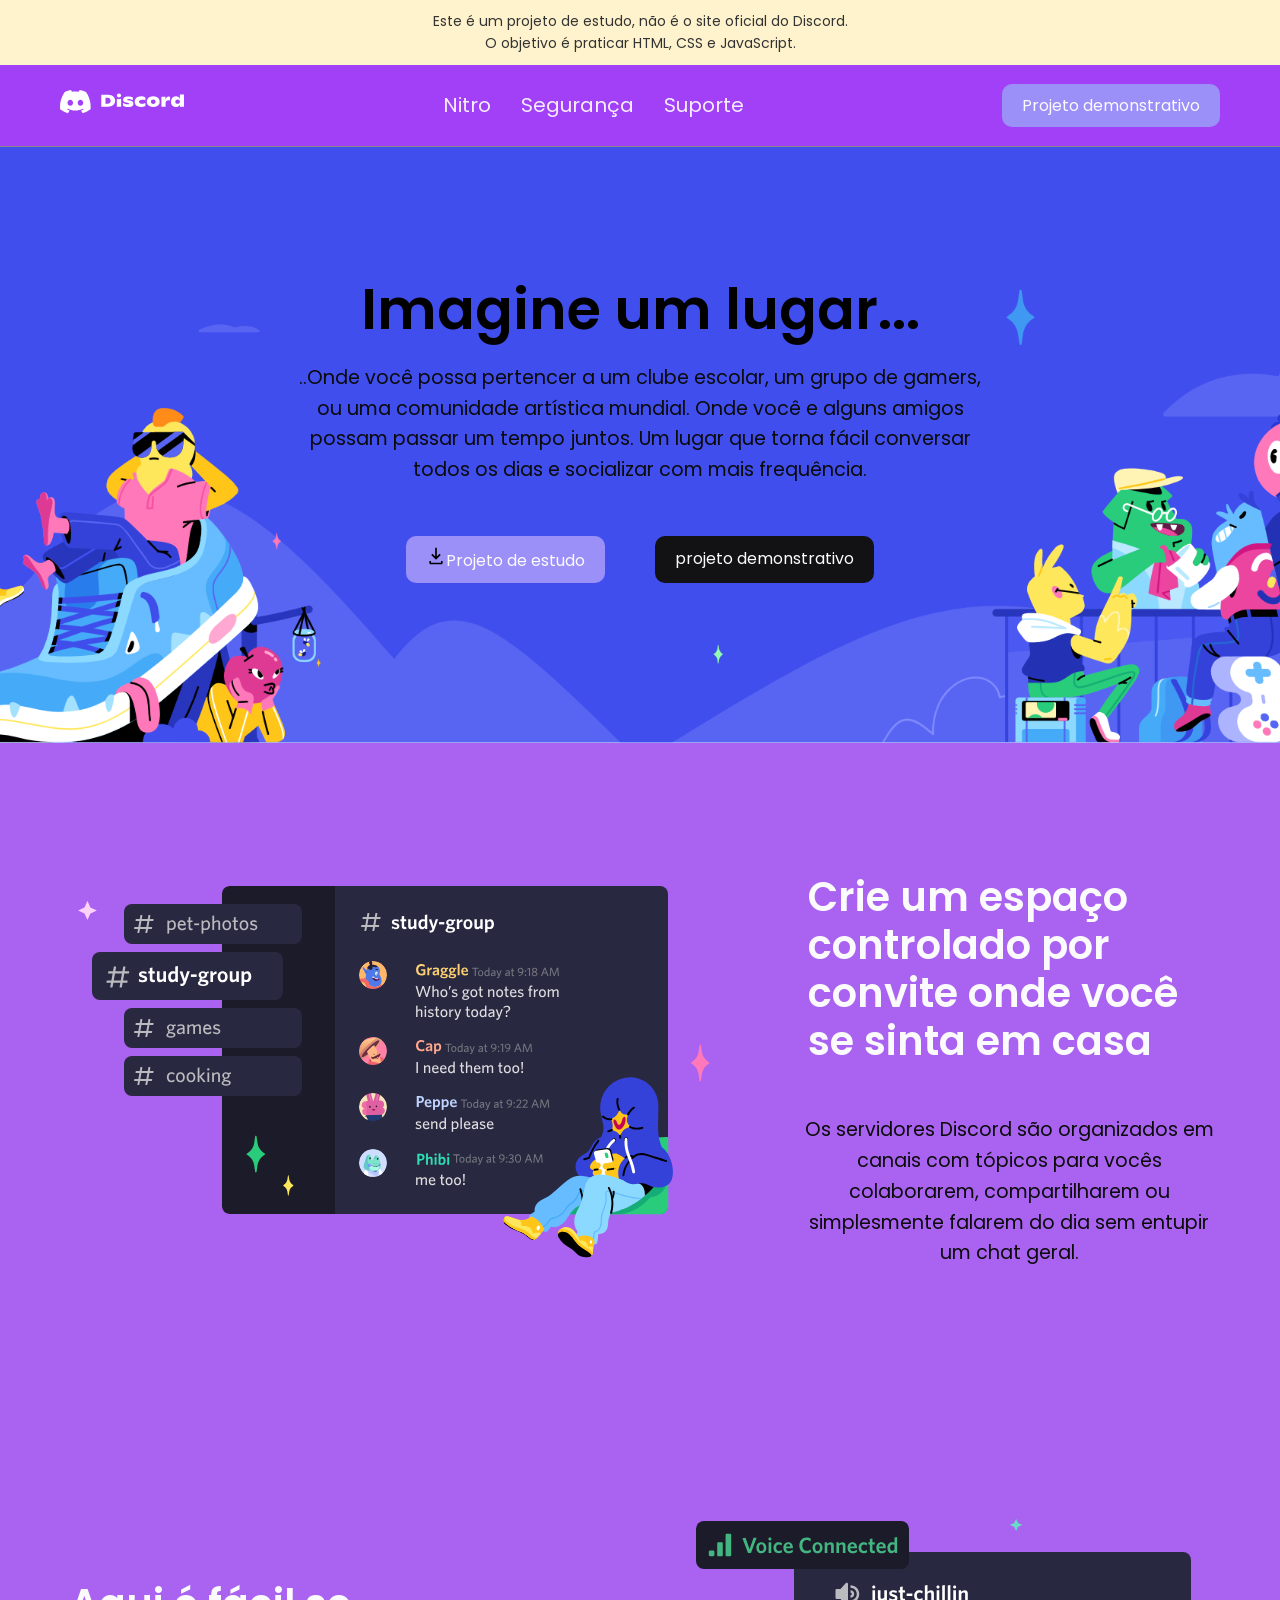
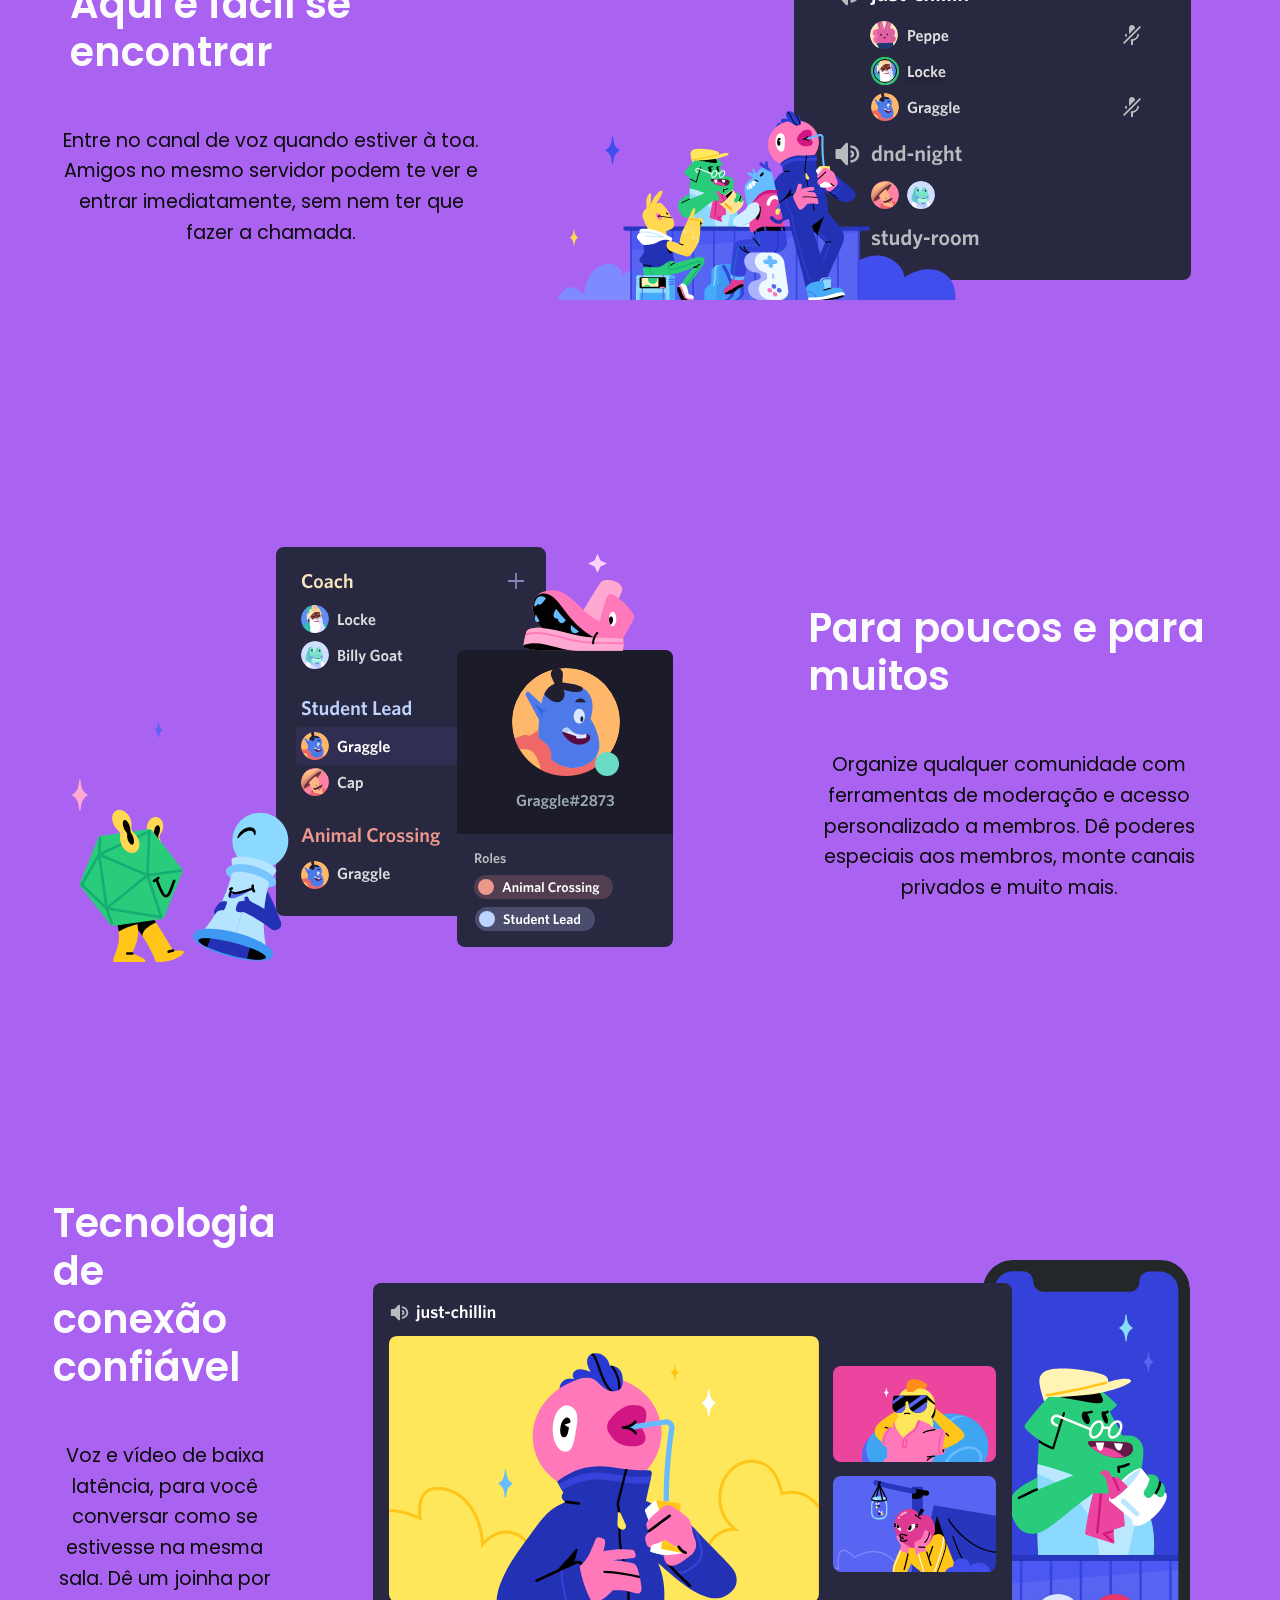
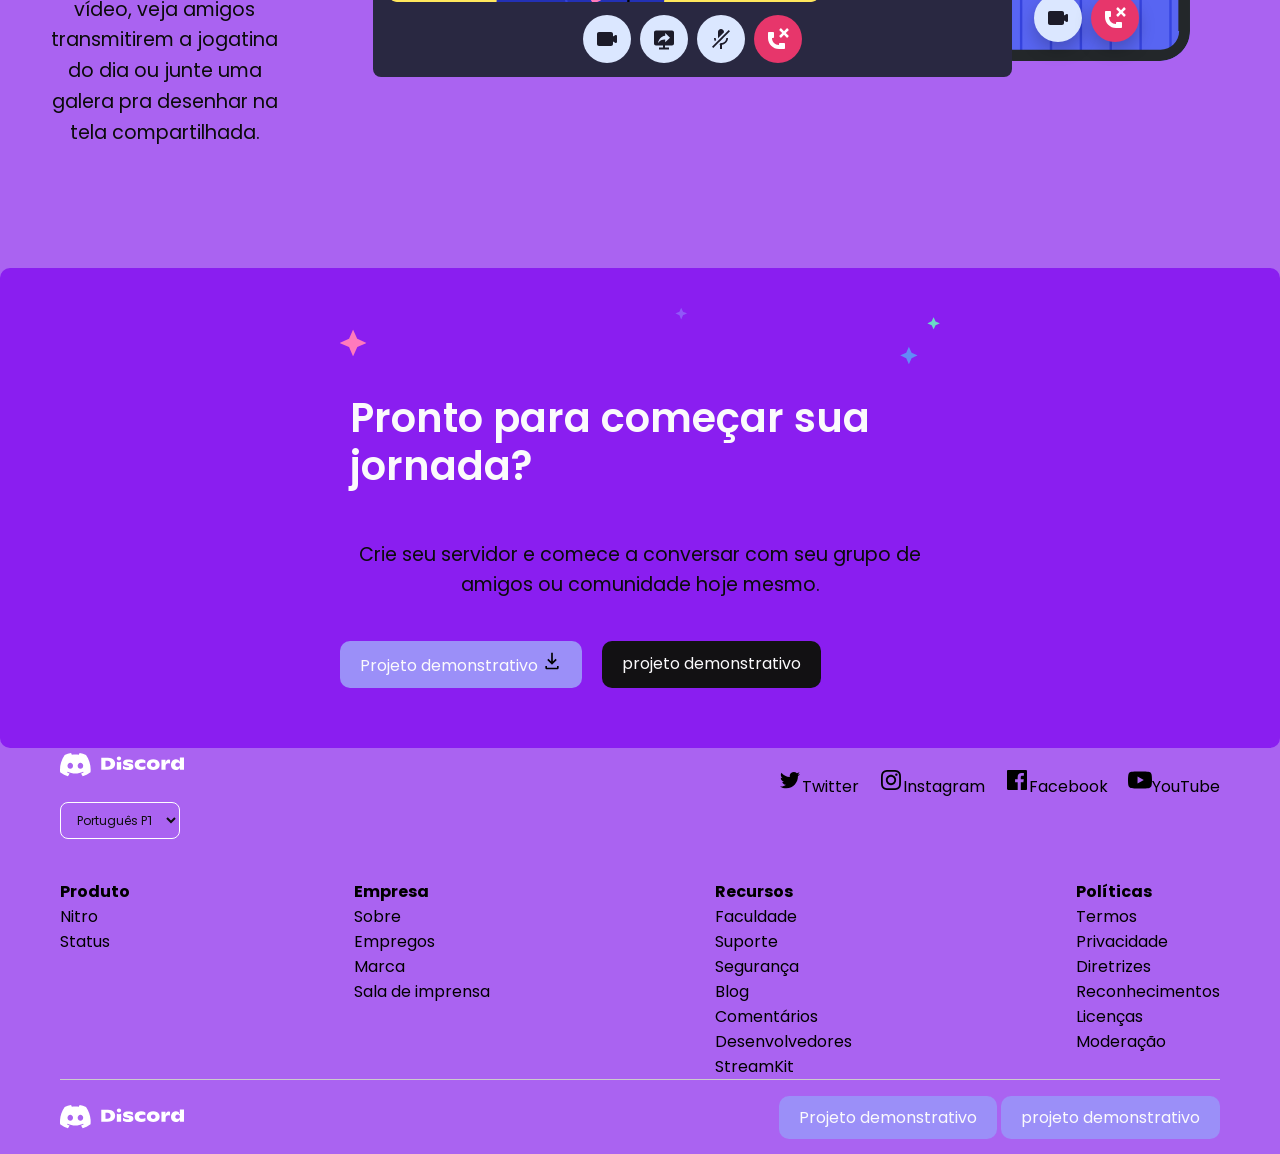
==== commit de688009: "Remove botão de download do clone" ====
--- a/index.html
+++ b/index.html
@@ -197,7 +197,6 @@
                 <div class="footer-column">
                     <h4>Produto</h4>
                     <ul>
-                        <li><a href="#">Baixar</a></li>
                         <li><a href="#">Nitro</a></li>
                         <li><a href="#">Status</a></li>
                     </ul>
